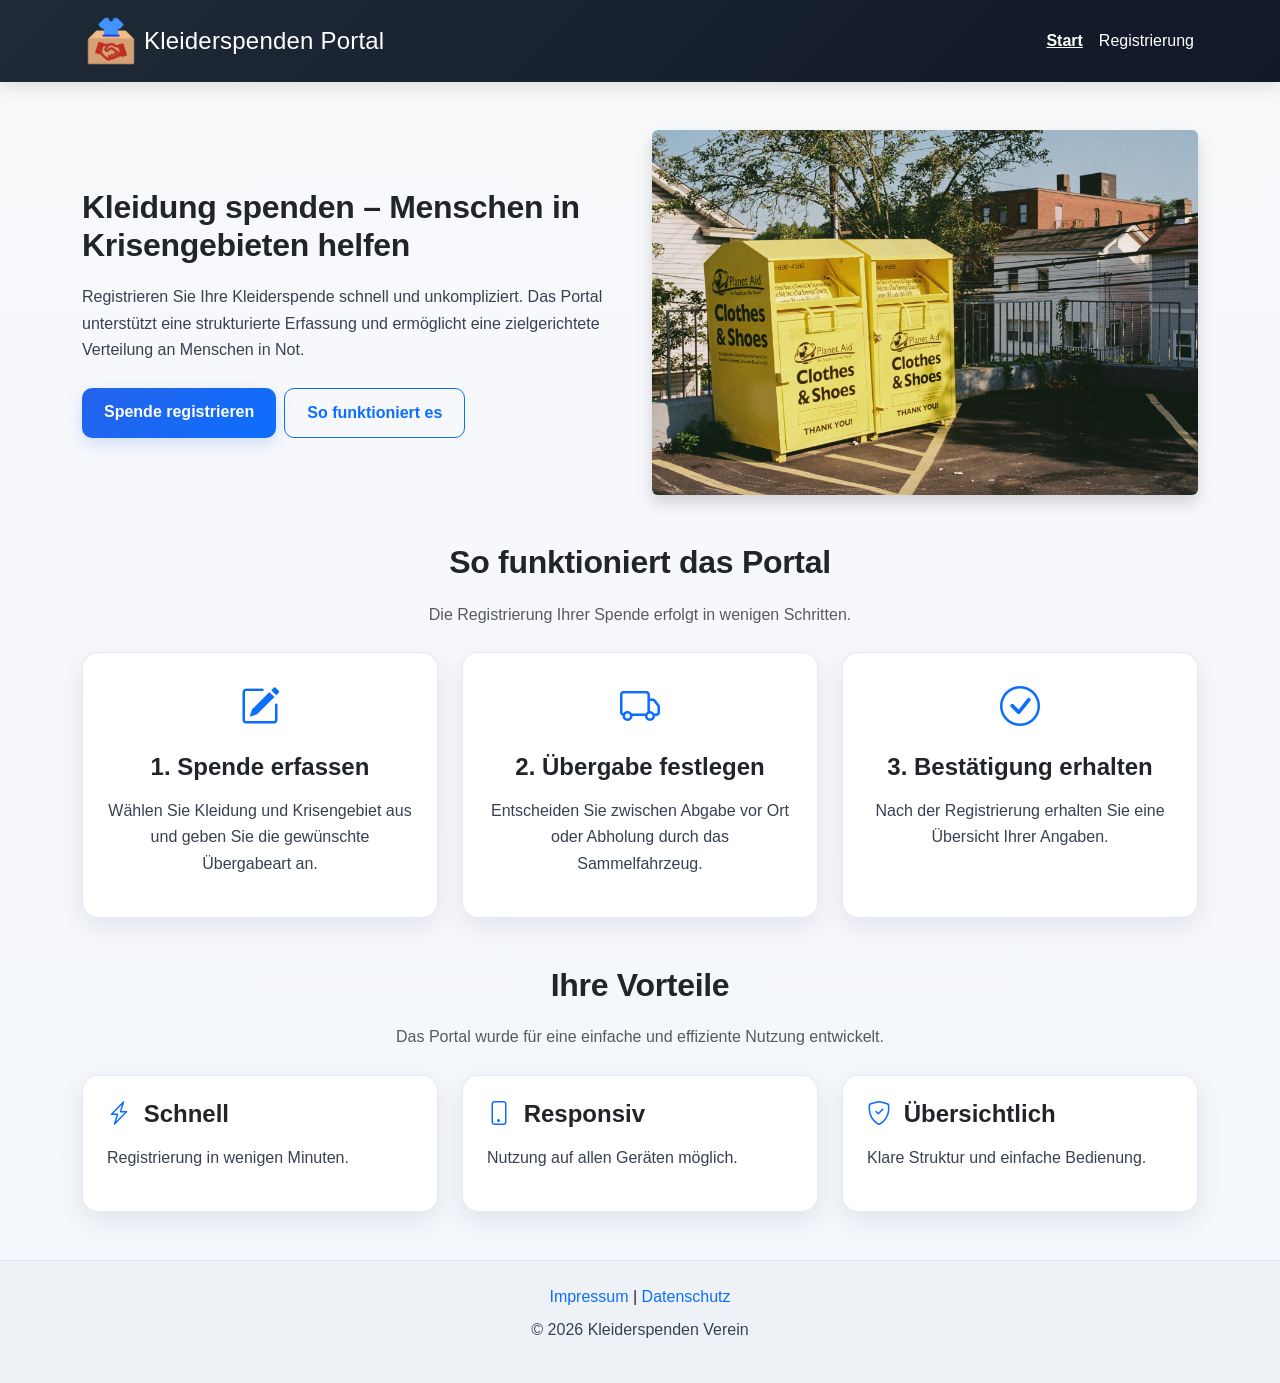
==== index.html @ 3289c8c5 "Final responsive version (mobile, tablet, desktop optimiert)" ====
<!DOCTYPE html>
<html lang="de">

<head>
<meta charset="UTF-8">
<meta name="viewport" content="width=device-width, initial-scale=1.0">

<title>Kleiderspenden Portal</title>

<meta name="description" content="Kleiderspenden einfach registrieren und Menschen in Krisengebieten helfen.">

<link href="https://cdn.jsdelivr.net/npm/bootstrap@5.3.2/dist/css/bootstrap.min.css" rel="stylesheet">
<link rel="stylesheet" href="https://cdn.jsdelivr.net/npm/bootstrap-icons@1.11.1/font/bootstrap-icons.css">
<link rel="stylesheet" href="css/style.css">

</head>

<body>

<header class="bg-dark text-white">
  <div class="container d-flex justify-content-between align-items-center p-3">

    <a href="index.html" class="d-flex align-items-center text-white text-decoration-none">
      <img src="img/logo.png" alt="Logo" width="50" class="me-2">
      <h1 class="h4 m-0">Kleiderspenden Portal</h1>
    </a>

    <nav class="d-flex gap-3">
      <a href="index.html" class="text-white fw-bold text-decoration-underline">Start</a>
      <a href="registrierung.html" class="text-white">Registrierung</a>
    </nav>

  </div>
</header>

<main class="container mt-5">

  <!-- HERO -->
  <section class="row align-items-center mb-5">
    <div class="col-12 col-md-6 hero-text text-center text-md-start">

      <h2>Kleidung spenden – Menschen in Krisengebieten helfen</h2>

      <p class="mt-3">
        Registrieren Sie Ihre Kleiderspende schnell und unkompliziert.
        Das Portal unterstützt eine strukturierte Erfassung und ermöglicht
        eine zielgerichtete Verteilung an Menschen in Not.
      </p>

      <div class="hero-buttons d-flex flex-column flex-md-row gap-2 mt-4">
        <a href="registrierung.html" class="btn btn-primary">
          Spende registrieren
        </a>
        <a href="#ablauf" class="btn btn-outline-primary">
          So funktioniert es
        </a>
      </div>

    </div>

    <div class="col-12 col-md-6 text-center mt-4 mt-md-0">
      <img src="img/donation.jpg" class="img-fluid rounded shadow" alt="Kleiderspende">
    </div>
  </section>

  <!-- ABLAUF -->
  <section id="ablauf" class="mb-5">
    <div class="text-center mb-4">
      <h2>So funktioniert das Portal</h2>
      <p class="text-muted">
        Die Registrierung Ihrer Spende erfolgt in wenigen Schritten.
      </p>
    </div>

    <div class="row g-4">
      <div class="col-12 col-md-4">
        <div class="card step-card h-100 p-4 text-center">
          <i class="bi bi-pencil-square fs-1 text-primary mb-3"></i>
          <h4>1. Spende erfassen</h4>
          <p>
            Wählen Sie Kleidung und Krisengebiet aus und geben Sie die gewünschte Übergabeart an.
          </p>
        </div>
      </div>

      <div class="col-12 col-md-4">
        <div class="card step-card h-100 p-4 text-center">
          <i class="bi bi-truck fs-1 text-primary mb-3"></i>
          <h4>2. Übergabe festlegen</h4>
          <p>
            Entscheiden Sie zwischen Abgabe vor Ort oder Abholung durch das Sammelfahrzeug.
          </p>
        </div>
      </div>

      <div class="col-12 col-md-4">
        <div class="card step-card h-100 p-4 text-center">
          <i class="bi bi-check-circle fs-1 text-primary mb-3"></i>
          <h4>3. Bestätigung erhalten</h4>
          <p>
            Nach der Registrierung erhalten Sie eine Übersicht Ihrer Angaben.
          </p>
        </div>
      </div>
    </div>
  </section>

  <!-- VORTEILE -->
  <section class="mb-5">
    <div class="text-center mb-4">
      <h2>Ihre Vorteile</h2>
      <p class="text-muted">
        Das Portal wurde für eine einfache und effiziente Nutzung entwickelt.
      </p>
    </div>

    <div class="row g-4">
      <div class="col-12 col-md-4">
        <div class="card feature-card h-100 p-4">
          <h4><i class="bi bi-lightning-charge text-primary"></i> Schnell</h4>
          <p>Registrierung in wenigen Minuten.</p>
        </div>
      </div>

      <div class="col-12 col-md-4">
        <div class="card feature-card h-100 p-4">
          <h4><i class="bi bi-phone text-primary"></i> Responsiv</h4>
          <p>Nutzung auf allen Geräten möglich.</p>
        </div>
      </div>

      <div class="col-12 col-md-4">
        <div class="card feature-card h-100 p-4">
          <h4><i class="bi bi-shield-check text-primary"></i> Übersichtlich</h4>
          <p>Klare Struktur und einfache Bedienung.</p>
        </div>
      </div>
    </div>
  </section>

</main>

<footer class="text-center p-4 mt-5">
  <a href="impressum.html">Impressum</a> |
  <a href="datenschutz.html">Datenschutz</a>
  <p class="mt-2">© 2026 Kleiderspenden Verein</p>
</footer>

</body>
</html>
---- css/style.css ----
body {
  font-family: Arial, sans-serif;
  background: linear-gradient(to bottom, #f8f9fb 0%, #f3f6fb 100%);
  margin: 0;
  padding: 0;
  color: #212529;
}

/* Header */
header {
  background: linear-gradient(135deg, #1f2a37 0%, #111827 100%);
  box-shadow: 0px 4px 18px rgba(0, 0, 0, 0.12);
}

header img {
  max-width: 100%;
  height: auto;
}

header .container {
  gap: 16px;
}

header a.text-decoration-none h1 {
  color: white;
  letter-spacing: 0.2px;
}

header a.text-decoration-none:hover {
  opacity: 0.9;
}

/* Navigation */
nav a {
  text-decoration: none;
  font-weight: 500;
  transition: all 0.2s ease;
}

nav a:hover {
  color: #9ec5fe !important;
}

nav a.active {
  color: #ffffff;
  font-weight: 700;
  border-bottom: 2px solid #60a5fa;
  padding-bottom: 2px;
}

/* Hauptbereich */
main {
  margin-top: 60px;
  margin-bottom: 40px;
}

/* Überschriften */
h2 {
  font-weight: 700;
  margin-bottom: 20px;
  letter-spacing: -0.3px;
}

h4 {
  font-weight: 600;
  margin-bottom: 16px;
}

/* Text */
p {
  line-height: 1.65;
  color: #374151;
}

/* Intro */
.page-intro {
  max-width: 760px;
}

/* Hero */
.hero-text {
  max-width: 620px;
}

.hero-buttons .btn {
  min-width: 180px;
}

/* Formular */
.form-label {
  font-weight: 600;
  margin-top: 10px;
  color: #1f2937;
}

.form-check {
  margin-bottom: 10px;
}

.form-control,
.form-select {
  min-height: 46px;
  border-radius: 10px;
  border: 1px solid #d6dbe3;
  transition: all 0.2s ease;
}

.form-control:hover,
.form-select:hover {
  border-color: #9bbcf7;
}

.form-control:focus,
.form-select:focus,
.btn:focus,
nav a:focus {
  border-color: #86b7fe;
  box-shadow: 0 0 0 0.2rem rgba(13, 110, 253, 0.15);
  outline: none;
}

/* Adressbereich */
.address-box {
  padding: 20px;
  border-radius: 14px;
  background: #f8fafc;
  border: 1px solid #e4e9f0;
  margin-top: 10px;
}

/* Sanftes Ein-/Ausblenden */
#adresseBereich {
  opacity: 0;
  transform: translateY(-6px);
  transition: opacity 0.25s ease, transform 0.25s ease;
}

#adresseBereich.is-visible {
  opacity: 1;
  transform: translateY(0);
}

/* Validierung */
.invalid-feedback {
  display: block;
  font-size: 0.9rem;
}

.is-valid,
.is-invalid {
  background-image: none !important;
}

/* Karten */
.card {
  border-radius: 16px;
  box-shadow: 0px 8px 24px rgba(15, 23, 42, 0.08);
  border: 1px solid rgba(226, 232, 240, 0.9);
  background: rgba(255, 255, 255, 0.98);
}

.card h4 i {
  margin-right: 6px;
}

/* Ablauf/Vorteile */
.feature-card,
.step-card {
  transition: transform 0.2s ease, box-shadow 0.2s ease;
}

.feature-card:hover,
.step-card:hover {
  transform: translateY(-3px);
  box-shadow: 0px 12px 26px rgba(15, 23, 42, 0.12);
}

/* Bestätigungsseite */
.confirmation-card {
  display: flex;
  flex-direction: column;
  gap: 12px;
}

.confirmation-row {
  display: flex;
  justify-content: space-between;
  align-items: center;
  gap: 16px;
  padding-bottom: 10px;
  border-bottom: 1px solid #ececec;
}

.confirmation-row:last-child {
  border-bottom: none;
  padding-bottom: 0;
}

/* Hinweisbox */
.info-box {
  padding: 18px 20px;
  border-radius: 14px;
  background: linear-gradient(180deg, #eef5ff 0%, #e8f0ff 100%);
  border: 1px solid #d7e6ff;
}

/* Bilder */
.img-fluid {
  max-width: 100%;
  height: auto;
}

/* Buttons */
.btn-primary {
  background: linear-gradient(135deg, #2563eb 0%, #0d6efd 100%);
  border: none;
  border-radius: 10px;
  padding: 12px 22px;
  font-weight: 600;
  box-shadow: 0 6px 16px rgba(37, 99, 235, 0.18);
}

.btn-primary:hover {
  background: linear-gradient(135deg, #1d4ed8 0%, #0b5ed7 100%);
  transform: translateY(-1px);
}

.btn-outline-primary {
  border-radius: 10px;
  padding: 12px 22px;
  font-weight: 600;
}

/* Footer */
footer {
  margin-top: 60px;
  background: #eef2f7;
  padding: 24px 20px;
  border-top: 1px solid #dde5ef;
}

footer a {
  text-decoration: none;
}

/* Rechtstexte */
.legal-page {
  max-width: 900px;
  margin-left: auto;
  margin-right: auto;
}

.legal-page p,
.legal-page li {
  line-height: 1.8;
}

/* Tablet und Mobile */
@media (max-width: 768px) {
  header .container {
    flex-direction: column;
    align-items: stretch !important;
    gap: 12px;
  }

  header a.d-flex.align-items-center {
    width: 100%;
  }

  nav {
    display: flex;
    flex-direction: column;
    width: 100%;
    gap: 8px !important;
  }

  nav a {
    display: block;
    width: 100%;
    padding: 11px 12px;
    margin-right: 0 !important;
    border-radius: 10px;
    background-color: rgba(255, 255, 255, 0.08);
  }

  nav a.active {
    background-color: rgba(96, 165, 250, 0.2);
    border-bottom: none;
  }

  main {
    margin-top: 30px;
    padding-left: 12px;
    padding-right: 12px;
  }

  h1.h4 {
    font-size: 1.08rem;
  }

  h2 {
    font-size: 1.45rem;
  }

  h4 {
    font-size: 1.08rem;
  }

  .card {
    padding: 18px !important;
    border-radius: 14px;
  }

  .btn {
    width: 100%;
  }

  .hero-buttons {
    display: flex;
    flex-direction: column;
    gap: 10px;
  }

  .row {
    row-gap: 10px;
  }

  .col-md-6,
  .col-md-4 {
    margin-bottom: 10px;
  }

  .confirmation-row {
    flex-direction: column;
    align-items: flex-start;
    gap: 4px;
  }

  footer {
    text-align: center;
    padding: 18px 16px;
  }

  .legal-page {
    padding-left: 0;
    padding-right: 0;
  }
}

/* Kleine Tablets */
@media (min-width: 769px) and (max-width: 1024px) {
  main {
    padding-left: 20px;
    padding-right: 20px;
  }

  .hero-buttons .btn {
    min-width: 160px;
  }
}

/* Sehr kleine Smartphones */
@media (max-width: 480px) {
  body {
    font-size: 15px;
  }

  h1.h4 {
    font-size: 1rem;
  }

  h2 {
    font-size: 1.28rem;
  }

  h4 {
    font-size: 1rem;
  }

  .form-label {
    font-size: 0.95rem;
  }

  .card {
    border-radius: 12px;
  }

  main {
    padding-left: 10px;
    padding-right: 10px;
  }
}
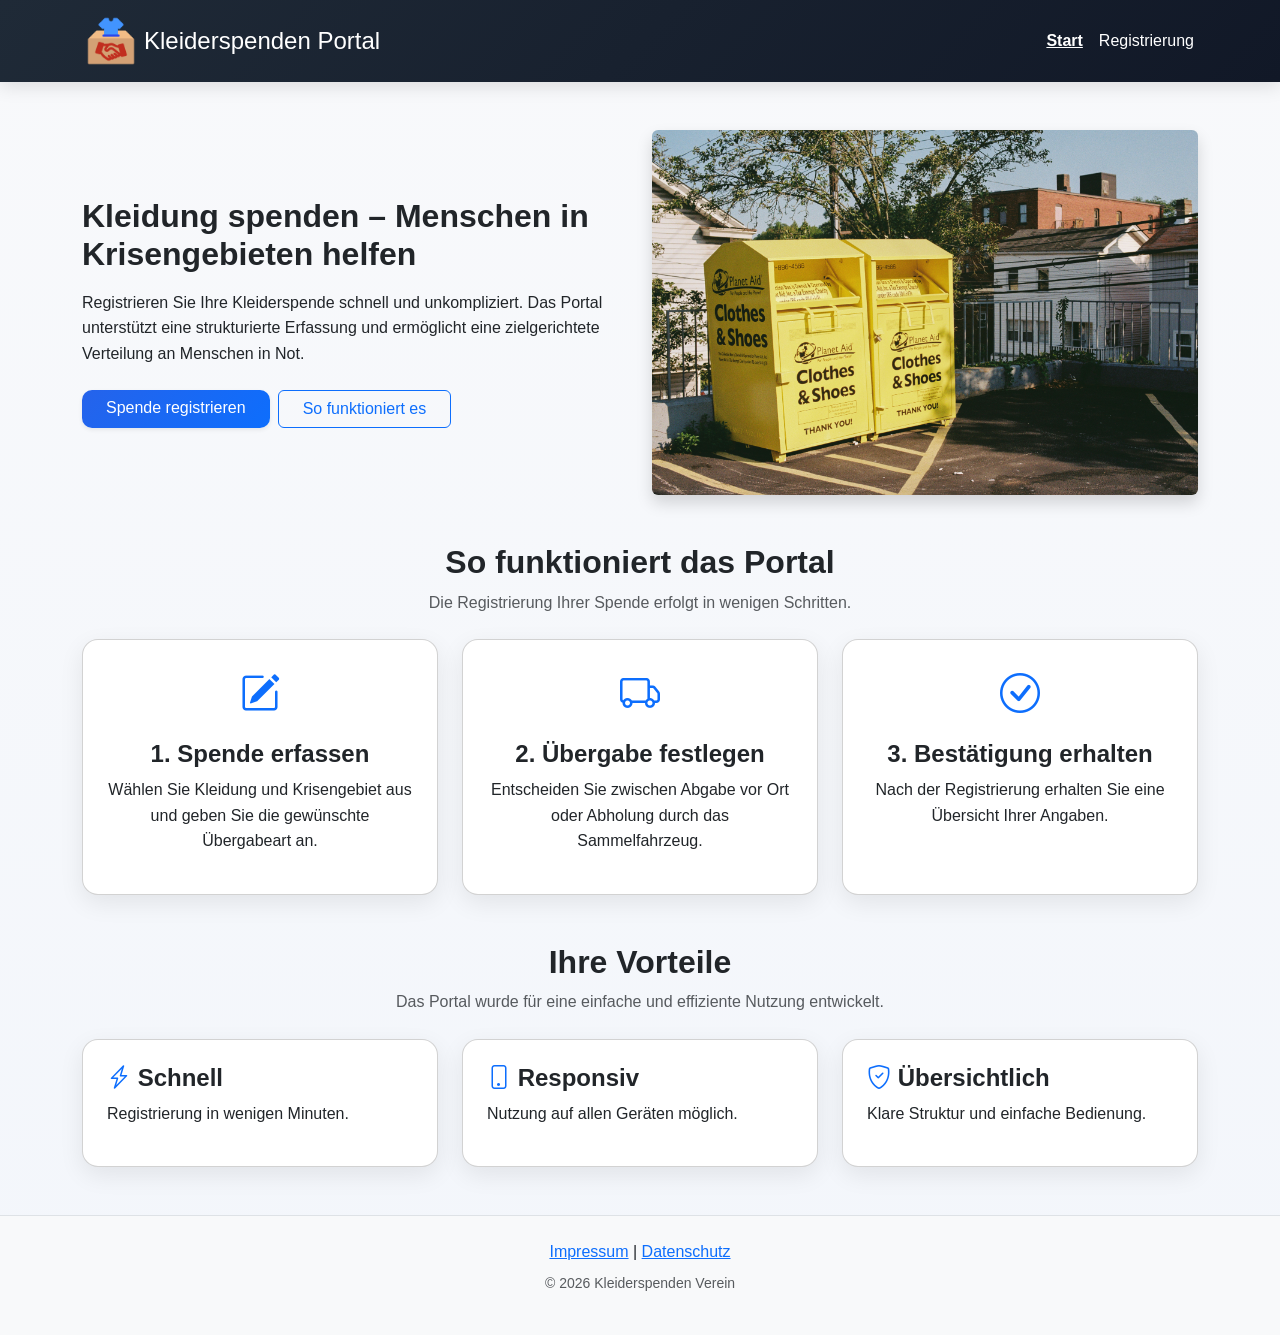
==== commit 3f0bd80a: "Initial commit Kleiderspenden Portal" ====
--- a/index.html
+++ b/index.html
@@ -8,6 +8,9 @@
 <title>Kleiderspenden Portal</title>
 
 <meta name="description" content="Kleiderspenden einfach registrieren und Menschen in Krisengebieten helfen.">
+<meta name="author" content="Dein Name">
+
+<link rel="preconnect" href="https://cdn.jsdelivr.net">
 
 <link href="https://cdn.jsdelivr.net/npm/bootstrap@5.3.2/dist/css/bootstrap.min.css" rel="stylesheet">
 <link rel="stylesheet" href="https://cdn.jsdelivr.net/npm/bootstrap-icons@1.11.1/font/bootstrap-icons.css">
@@ -18,28 +21,47 @@
 <body>
 
 <header class="bg-dark text-white">
-  <div class="container d-flex justify-content-between align-items-center p-3">
+  <div class="container d-flex flex-column flex-md-row justify-content-between align-items-center p-3">
 
-    <a href="index.html" class="d-flex align-items-center text-white text-decoration-none">
-      <img src="img/logo.png" alt="Logo" width="50" class="me-2">
-      <h1 class="h4 m-0">Kleiderspenden Portal</h1>
+    <a href="index.html"
+       class="d-flex align-items-center text-white text-decoration-none mb-2 mb-md-0"
+       aria-label="Startseite Kleiderspenden Portal">
+      <img src="img/logo.png" alt="Logo Kleiderspenden Portal" width="50" class="me-2">
+      <h1 class="m-0 fs-4">Kleiderspenden Portal</h1>
     </a>
 
-    <nav class="d-flex gap-3">
-      <a href="index.html" class="text-white fw-bold text-decoration-underline">Start</a>
-      <a href="registrierung.html" class="text-white">Registrierung</a>
+    <nav aria-label="Hauptnavigation">
+      <ul class="d-flex gap-3 list-unstyled m-0">
+
+        <li>
+          <a href="index.html"
+             class="text-white fw-bold text-decoration-underline"
+             aria-current="page">
+             Start
+          </a>
+        </li>
+
+        <li>
+          <a href="registrierung.html"
+             class="text-white"
+             aria-label="Zur Registrierungsseite">
+             Registrierung
+          </a>
+        </li>
+
+      </ul>
     </nav>
 
   </div>
 </header>
 
-<main class="container mt-5">
+<main class="container mt-5 mb-5" role="main">
 
   <!-- HERO -->
-  <section class="row align-items-center mb-5">
+  <section class="row align-items-center mb-5" aria-labelledby="hero-title">
     <div class="col-12 col-md-6 hero-text text-center text-md-start">
 
-      <h2>Kleidung spenden – Menschen in Krisengebieten helfen</h2>
+      <h2 id="hero-title">Kleidung spenden – Menschen in Krisengebieten helfen</h2>
 
       <p class="mt-3">
         Registrieren Sie Ihre Kleiderspende schnell und unkompliziert.
@@ -48,10 +70,16 @@
       </p>
 
       <div class="hero-buttons d-flex flex-column flex-md-row gap-2 mt-4">
-        <a href="registrierung.html" class="btn btn-primary">
+        <a href="registrierung.html"
+           class="btn btn-primary px-4 shadow-sm"
+           role="button"
+           aria-label="Zur Registrierungsseite">
           Spende registrieren
         </a>
-        <a href="#ablauf" class="btn btn-outline-primary">
+
+        <a href="#ablauf"
+           class="btn btn-outline-primary px-4"
+           role="button">
           So funktioniert es
         </a>
       </div>
@@ -59,14 +87,19 @@
     </div>
 
     <div class="col-12 col-md-6 text-center mt-4 mt-md-0">
-      <img src="img/donation.jpg" class="img-fluid rounded shadow" alt="Kleiderspende">
+      <img src="img/donation.jpg"
+           class="img-fluid rounded shadow"
+           alt="Menschen spenden Kleidung für Hilfsprojekte"
+           loading="lazy"
+           width="600"
+           height="400">
     </div>
   </section>
 
   <!-- ABLAUF -->
-  <section id="ablauf" class="mb-5">
+  <section id="ablauf" class="mb-5" aria-labelledby="ablauf-title">
     <div class="text-center mb-4">
-      <h2>So funktioniert das Portal</h2>
+      <h2 id="ablauf-title">So funktioniert das Portal</h2>
       <p class="text-muted">
         Die Registrierung Ihrer Spende erfolgt in wenigen Schritten.
       </p>
@@ -74,41 +107,41 @@
 
     <div class="row g-4">
       <div class="col-12 col-md-4">
-        <div class="card step-card h-100 p-4 text-center">
+        <article class="card step-card h-100 p-4 text-center">
           <i class="bi bi-pencil-square fs-1 text-primary mb-3"></i>
           <h4>1. Spende erfassen</h4>
           <p>
             Wählen Sie Kleidung und Krisengebiet aus und geben Sie die gewünschte Übergabeart an.
           </p>
-        </div>
+        </article>
       </div>
 
       <div class="col-12 col-md-4">
-        <div class="card step-card h-100 p-4 text-center">
+        <article class="card step-card h-100 p-4 text-center">
           <i class="bi bi-truck fs-1 text-primary mb-3"></i>
           <h4>2. Übergabe festlegen</h4>
           <p>
             Entscheiden Sie zwischen Abgabe vor Ort oder Abholung durch das Sammelfahrzeug.
           </p>
-        </div>
+        </article>
       </div>
 
       <div class="col-12 col-md-4">
-        <div class="card step-card h-100 p-4 text-center">
+        <article class="card step-card h-100 p-4 text-center">
           <i class="bi bi-check-circle fs-1 text-primary mb-3"></i>
           <h4>3. Bestätigung erhalten</h4>
           <p>
             Nach der Registrierung erhalten Sie eine Übersicht Ihrer Angaben.
           </p>
-        </div>
+        </article>
       </div>
     </div>
   </section>
 
   <!-- VORTEILE -->
-  <section class="mb-5">
+  <section class="mb-5" aria-labelledby="vorteile-title">
     <div class="text-center mb-4">
-      <h2>Ihre Vorteile</h2>
+      <h2 id="vorteile-title">Ihre Vorteile</h2>
       <p class="text-muted">
         Das Portal wurde für eine einfache und effiziente Nutzung entwickelt.
       </p>
@@ -116,34 +149,34 @@
 
     <div class="row g-4">
       <div class="col-12 col-md-4">
-        <div class="card feature-card h-100 p-4">
+        <article class="card feature-card h-100 p-4">
           <h4><i class="bi bi-lightning-charge text-primary"></i> Schnell</h4>
           <p>Registrierung in wenigen Minuten.</p>
-        </div>
+        </article>
       </div>
 
       <div class="col-12 col-md-4">
-        <div class="card feature-card h-100 p-4">
+        <article class="card feature-card h-100 p-4">
           <h4><i class="bi bi-phone text-primary"></i> Responsiv</h4>
           <p>Nutzung auf allen Geräten möglich.</p>
-        </div>
+        </article>
       </div>
 
       <div class="col-12 col-md-4">
-        <div class="card feature-card h-100 p-4">
+        <article class="card feature-card h-100 p-4">
           <h4><i class="bi bi-shield-check text-primary"></i> Übersichtlich</h4>
           <p>Klare Struktur und einfache Bedienung.</p>
-        </div>
+        </article>
       </div>
     </div>
   </section>
 
 </main>
 
-<footer class="text-center p-4 mt-5">
+<footer class="text-center p-4 mt-5 bg-light border-top" role="contentinfo">
   <a href="impressum.html">Impressum</a> |
   <a href="datenschutz.html">Datenschutz</a>
-  <p class="mt-2">© 2026 Kleiderspenden Verein</p>
+  <p class="mt-2 small text-muted">© 2026 Kleiderspenden Verein</p>
 </footer>
 
 </body>
--- a/css/style.css
+++ b/css/style.css
@@ -1,3 +1,6 @@
+/* ==========================
+   BASIS
+========================== */
 body {
   font-family: Arial, sans-serif;
   background: linear-gradient(to bottom, #f8f9fb 0%, #f3f6fb 100%);
@@ -6,7 +9,13 @@
   color: #212529;
 }
 
-/* Header */
+html {
+  scroll-behavior: smooth;
+}
+
+/* ==========================
+   HEADER
+========================== */
 header {
   background: linear-gradient(135deg, #1f2a37 0%, #111827 100%);
   box-shadow: 0px 4px 18px rgba(0, 0, 0, 0.12);
@@ -14,125 +23,103 @@
 
 header img {
   max-width: 100%;
-  height: auto;
 }
 
-header .container {
-  gap: 16px;
+nav a {
+  position: relative;
+  text-decoration: none;
+  font-weight: 500;
 }
 
-header a.text-decoration-none h1 {
-  color: white;
-  letter-spacing: 0.2px;
+nav a::after {
+  content: "";
+  position: absolute;
+  left: 0;
+  bottom: -2px;
+  width: 0;
+  height: 2px;
+  background: #60a5fa;
+  transition: width 0.3s;
 }
 
-header a.text-decoration-none:hover {
-  opacity: 0.9;
+nav a:hover::after {
+  width: 100%;
 }
 
-/* Navigation */
-nav a {
-  text-decoration: none;
-  font-weight: 500;
-  transition: all 0.2s ease;
-}
-
-nav a:hover {
-  color: #9ec5fe !important;
-}
-
-nav a.active {
-  color: #ffffff;
-  font-weight: 700;
-  border-bottom: 2px solid #60a5fa;
-  padding-bottom: 2px;
-}
-
-/* Hauptbereich */
-main {
-  margin-top: 60px;
-  margin-bottom: 40px;
-}
-
-/* Überschriften */
+/* ==========================
+   TYPO
+========================== */
 h2 {
   font-weight: 700;
-  margin-bottom: 20px;
-  letter-spacing: -0.3px;
 }
 
 h4 {
   font-weight: 600;
-  margin-bottom: 16px;
 }
 
-/* Text */
 p {
-  line-height: 1.65;
-  color: #374151;
+  line-height: 1.6;
 }
 
-/* Intro */
-.page-intro {
-  max-width: 760px;
+/* ==========================
+   FORMULAR
+========================== */
+.form-control,
+.form-select {
+  border-radius: 10px;
+  min-height: 46px;
 }
 
-/* Hero */
-.hero-text {
-  max-width: 620px;
+.form-control:focus {
+  box-shadow: 0 0 0 0.2rem rgba(13,110,253,.15);
 }
 
-.hero-buttons .btn {
-  min-width: 180px;
+/* VALIDATION */
+.is-invalid {
+  border-color: #dc3545 !important;
 }
 
-/* Formular */
-.form-label {
-  font-weight: 600;
-  margin-top: 10px;
-  color: #1f2937;
+.is-valid {
+  border-color: #198754 !important;
 }
 
-.form-check {
-  margin-bottom: 10px;
-}
-
-.form-control,
-.form-select {
-  min-height: 46px;
-  border-radius: 10px;
-  border: 1px solid #d6dbe3;
+/* ==========================
+   BUTTONS
+========================== */
+.btn {
   transition: all 0.2s ease;
 }
 
-.form-control:hover,
-.form-select:hover {
-  border-color: #9bbcf7;
+.btn:active {
+  transform: scale(0.97);
 }
 
-.form-control:focus,
-.form-select:focus,
-.btn:focus,
-nav a:focus {
-  border-color: #86b7fe;
-  box-shadow: 0 0 0 0.2rem rgba(13, 110, 253, 0.15);
-  outline: none;
+.btn-primary {
+  background: linear-gradient(135deg, #2563eb, #0d6efd);
+  border: none;
+  border-radius: 10px;
 }
 
-/* Adressbereich */
-.address-box {
-  padding: 20px;
-  border-radius: 14px;
-  background: #f8fafc;
-  border: 1px solid #e4e9f0;
-  margin-top: 10px;
+/* ==========================
+   CARD
+========================== */
+.card {
+  border-radius: 16px;
+  box-shadow: 0px 8px 24px rgba(0,0,0,0.08);
+  animation: fadeIn 0.4s ease;
 }
 
-/* Sanftes Ein-/Ausblenden */
+.card:hover {
+  transform: translateY(-4px);
+}
+
+/* ==========================
+   ADRESSE ANIMATION
+========================== */
 #adresseBereich {
   opacity: 0;
   transform: translateY(-6px);
-  transition: opacity 0.25s ease, transform 0.25s ease;
+  transition: 0.25s;
 }
 
 #adresseBereich.is-visible {
@@ -140,42 +127,9 @@
   transform: translateY(0);
 }
 
-/* Validierung */
-.invalid-feedback {
-  display: block;
-  font-size: 0.9rem;
-}
-
-.is-valid,
-.is-invalid {
-  background-image: none !important;
-}
-
-/* Karten */
-.card {
-  border-radius: 16px;
-  box-shadow: 0px 8px 24px rgba(15, 23, 42, 0.08);
-  border: 1px solid rgba(226, 232, 240, 0.9);
-  background: rgba(255, 255, 255, 0.98);
-}
-
-.card h4 i {
-  margin-right: 6px;
-}
-
-/* Ablauf/Vorteile */
-.feature-card,
-.step-card {
-  transition: transform 0.2s ease, box-shadow 0.2s ease;
-}
-
-.feature-card:hover,
-.step-card:hover {
-  transform: translateY(-3px);
-  box-shadow: 0px 12px 26px rgba(15, 23, 42, 0.12);
-}
-
-/* Bestätigungsseite */
+/* ==========================
+   BESTÄTIGUNG
+========================== */
 .confirmation-card {
   display: flex;
   flex-direction: column;
@@ -185,208 +139,48 @@
 .confirmation-row {
   display: flex;
   justify-content: space-between;
-  align-items: center;
-  gap: 16px;
+  border-bottom: 1px solid #ececec;
   padding-bottom: 10px;
-  border-bottom: 1px solid #ececec;
 }
 
 .confirmation-row:last-child {
   border-bottom: none;
-  padding-bottom: 0;
 }
 
-/* Hinweisbox */
 .info-box {
-  padding: 18px 20px;
-  border-radius: 14px;
-  background: linear-gradient(180deg, #eef5ff 0%, #e8f0ff 100%);
-  border: 1px solid #d7e6ff;
+  padding: 16px;
+  border-radius: 12px;
+  background: #eef5ff;
 }
 
-/* Bilder */
-.img-fluid {
-  max-width: 100%;
-  height: auto;
+/* ==========================
+   ANIMATION
+========================== */
+@keyframes fadeIn {
+  from {
+    opacity: 0;
+    transform: translateY(8px);
+  }
+  to {
+    opacity: 1;
+    transform: translateY(0);
+  }
 }
 
-/* Buttons */
-.btn-primary {
-  background: linear-gradient(135deg, #2563eb 0%, #0d6efd 100%);
-  border: none;
-  border-radius: 10px;
-  padding: 12px 22px;
-  font-weight: 600;
-  box-shadow: 0 6px 16px rgba(37, 99, 235, 0.18);
-}
-
-.btn-primary:hover {
-  background: linear-gradient(135deg, #1d4ed8 0%, #0b5ed7 100%);
-  transform: translateY(-1px);
-}
-
-.btn-outline-primary {
-  border-radius: 10px;
-  padding: 12px 22px;
-  font-weight: 600;
-}
-
-/* Footer */
-footer {
-  margin-top: 60px;
-  background: #eef2f7;
-  padding: 24px 20px;
-  border-top: 1px solid #dde5ef;
-}
-
-footer a {
-  text-decoration: none;
-}
-
-/* Rechtstexte */
-.legal-page {
-  max-width: 900px;
-  margin-left: auto;
-  margin-right: auto;
-}
-
-.legal-page p,
-.legal-page li {
-  line-height: 1.8;
-}
-
-/* Tablet und Mobile */
+/* ==========================
+   RESPONSIVE
+========================== */
 @media (max-width: 768px) {
-  header .container {
-    flex-direction: column;
-    align-items: stretch !important;
-    gap: 12px;
-  }
-
-  header a.d-flex.align-items-center {
-    width: 100%;
-  }
 
   nav {
-    display: flex;
     flex-direction: column;
-    width: 100%;
-    gap: 8px !important;
-  }
-
-  nav a {
-    display: block;
-    width: 100%;
-    padding: 11px 12px;
-    margin-right: 0 !important;
-    border-radius: 10px;
-    background-color: rgba(255, 255, 255, 0.08);
-  }
-
-  nav a.active {
-    background-color: rgba(96, 165, 250, 0.2);
-    border-bottom: none;
-  }
-
-  main {
-    margin-top: 30px;
-    padding-left: 12px;
-    padding-right: 12px;
-  }
-
-  h1.h4 {
-    font-size: 1.08rem;
-  }
-
-  h2 {
-    font-size: 1.45rem;
-  }
-
-  h4 {
-    font-size: 1.08rem;
-  }
-
-  .card {
-    padding: 18px !important;
-    border-radius: 14px;
   }
 
   .btn {
     width: 100%;
   }
 
-  .hero-buttons {
-    display: flex;
-    flex-direction: column;
-    gap: 10px;
-  }
-
-  .row {
-    row-gap: 10px;
-  }
-
-  .col-md-6,
-  .col-md-4 {
-    margin-bottom: 10px;
-  }
-
   .confirmation-row {
     flex-direction: column;
-    align-items: flex-start;
-    gap: 4px;
-  }
-
-  footer {
-    text-align: center;
-    padding: 18px 16px;
-  }
-
-  .legal-page {
-    padding-left: 0;
-    padding-right: 0;
-  }
-}
-
-/* Kleine Tablets */
-@media (min-width: 769px) and (max-width: 1024px) {
-  main {
-    padding-left: 20px;
-    padding-right: 20px;
-  }
-
-  .hero-buttons .btn {
-    min-width: 160px;
-  }
-}
-
-/* Sehr kleine Smartphones */
-@media (max-width: 480px) {
-  body {
-    font-size: 15px;
-  }
-
-  h1.h4 {
-    font-size: 1rem;
-  }
-
-  h2 {
-    font-size: 1.28rem;
-  }
-
-  h4 {
-    font-size: 1rem;
-  }
-
-  .form-label {
-    font-size: 0.95rem;
-  }
-
-  .card {
-    border-radius: 12px;
-  }
-
-  main {
-    padding-left: 10px;
-    padding-right: 10px;
   }
 }
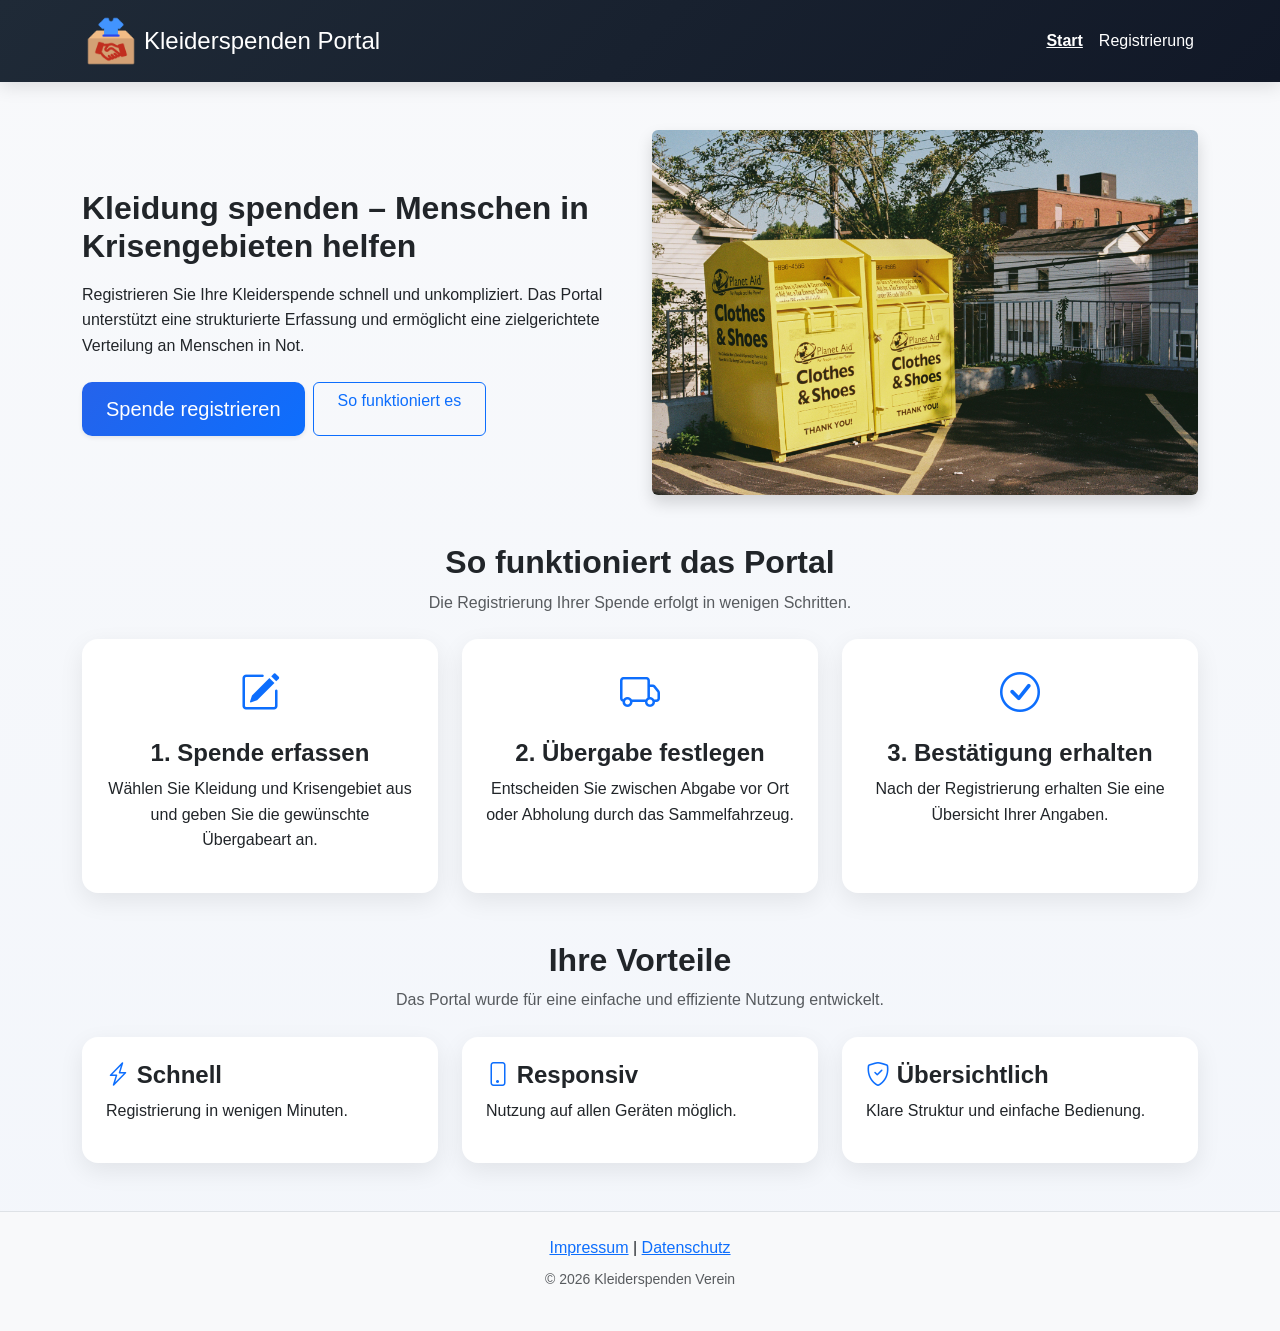
==== commit 6900cd95: "Finale Version Kleiderspenden Webapp" ====
--- a/index.html
+++ b/index.html
@@ -8,14 +8,14 @@
 <title>Kleiderspenden Portal</title>
 
 <meta name="description" content="Kleiderspenden einfach registrieren und Menschen in Krisengebieten helfen.">
-<meta name="author" content="Dein Name">
+<meta name="keywords" content="Kleiderspende, Spenden, Kleidung, Hilfe, Krisengebiet">
+<meta name="author" content="DEIN NAME">
 
 <link rel="preconnect" href="https://cdn.jsdelivr.net">
 
 <link href="https://cdn.jsdelivr.net/npm/bootstrap@5.3.2/dist/css/bootstrap.min.css" rel="stylesheet">
 <link rel="stylesheet" href="https://cdn.jsdelivr.net/npm/bootstrap-icons@1.11.1/font/bootstrap-icons.css">
 <link rel="stylesheet" href="css/style.css">
-
 </head>
 
 <body>
@@ -23,6 +23,7 @@
 <header class="bg-dark text-white">
   <div class="container d-flex flex-column flex-md-row justify-content-between align-items-center p-3">
 
+    <!-- Logo + Titel klickbar -->
     <a href="index.html"
        class="d-flex align-items-center text-white text-decoration-none mb-2 mb-md-0"
        aria-label="Startseite Kleiderspenden Portal">
@@ -58,7 +59,7 @@
 <main class="container mt-5 mb-5" role="main">
 
   <!-- HERO -->
-  <section class="row align-items-center mb-5" aria-labelledby="hero-title">
+  <section id="hero" class="row align-items-center mb-5" aria-labelledby="hero-title">
     <div class="col-12 col-md-6 hero-text text-center text-md-start">
 
       <h2 id="hero-title">Kleidung spenden – Menschen in Krisengebieten helfen</h2>
@@ -71,7 +72,7 @@
 
       <div class="hero-buttons d-flex flex-column flex-md-row gap-2 mt-4">
         <a href="registrierung.html"
-           class="btn btn-primary px-4 shadow-sm"
+           class="btn btn-primary btn-lg px-4 shadow-sm"
            role="button"
            aria-label="Zur Registrierungsseite">
           Spende registrieren
@@ -107,7 +108,7 @@
 
     <div class="row g-4">
       <div class="col-12 col-md-4">
-        <article class="card step-card h-100 p-4 text-center">
+        <article class="card h-100 p-4 text-center">
           <i class="bi bi-pencil-square fs-1 text-primary mb-3"></i>
           <h4>1. Spende erfassen</h4>
           <p>
@@ -117,7 +118,7 @@
       </div>
 
       <div class="col-12 col-md-4">
-        <article class="card step-card h-100 p-4 text-center">
+        <article class="card h-100 p-4 text-center">
           <i class="bi bi-truck fs-1 text-primary mb-3"></i>
           <h4>2. Übergabe festlegen</h4>
           <p>
@@ -127,7 +128,7 @@
       </div>
 
       <div class="col-12 col-md-4">
-        <article class="card step-card h-100 p-4 text-center">
+        <article class="card h-100 p-4 text-center">
           <i class="bi bi-check-circle fs-1 text-primary mb-3"></i>
           <h4>3. Bestätigung erhalten</h4>
           <p>
@@ -149,21 +150,21 @@
 
     <div class="row g-4">
       <div class="col-12 col-md-4">
-        <article class="card feature-card h-100 p-4">
+        <article class="card h-100 p-4">
           <h4><i class="bi bi-lightning-charge text-primary"></i> Schnell</h4>
           <p>Registrierung in wenigen Minuten.</p>
         </article>
       </div>
 
       <div class="col-12 col-md-4">
-        <article class="card feature-card h-100 p-4">
+        <article class="card h-100 p-4">
           <h4><i class="bi bi-phone text-primary"></i> Responsiv</h4>
           <p>Nutzung auf allen Geräten möglich.</p>
         </article>
       </div>
 
       <div class="col-12 col-md-4">
-        <article class="card feature-card h-100 p-4">
+        <article class="card h-100 p-4">
           <h4><i class="bi bi-shield-check text-primary"></i> Übersichtlich</h4>
           <p>Klare Struktur und einfache Bedienung.</p>
         </article>
--- a/css/style.css
+++ b/css/style.css
@@ -70,8 +70,9 @@
   min-height: 46px;
 }
 
-.form-control:focus {
-  box-shadow: 0 0 0 0.2rem rgba(13,110,253,.15);
+.form-control:focus,
+.form-select:focus {
+  box-shadow: 0 0 0 0.2rem rgba(13, 110, 253, 0.15);
 }
 
 /* VALIDATION */
@@ -98,6 +99,7 @@
   background: linear-gradient(135deg, #2563eb, #0d6efd);
   border: none;
   border-radius: 10px;
+  padding: 12px 20px;
 }
 
 /* ==========================
@@ -105,8 +107,9 @@
 ========================== */
 .card {
   border-radius: 16px;
-  box-shadow: 0px 8px 24px rgba(0,0,0,0.08);
+  box-shadow: 0px 8px 24px rgba(0, 0, 0, 0.08);
   animation: fadeIn 0.4s ease;
+  border: none;
 }
 
 .card:hover {
@@ -114,17 +117,30 @@
 }
 
 /* ==========================
-   ADRESSE ANIMATION
+   ADRESSE SICHTBARKEIT
 ========================== */
 #adresseBereich {
+  display: none;
   opacity: 0;
   transform: translateY(-6px);
-  transition: 0.25s;
 }
 
 #adresseBereich.is-visible {
+  display: block;
   opacity: 1;
   transform: translateY(0);
+  animation: fadeInAddress 0.25s ease;
+}
+
+@keyframes fadeInAddress {
+  from {
+    opacity: 0;
+    transform: translateY(-6px);
+  }
+  to {
+    opacity: 1;
+    transform: translateY(0);
+  }
 }
 
 /* ==========================
@@ -171,7 +187,6 @@
    RESPONSIVE
 ========================== */
 @media (max-width: 768px) {
-
   nav {
     flex-direction: column;
   }
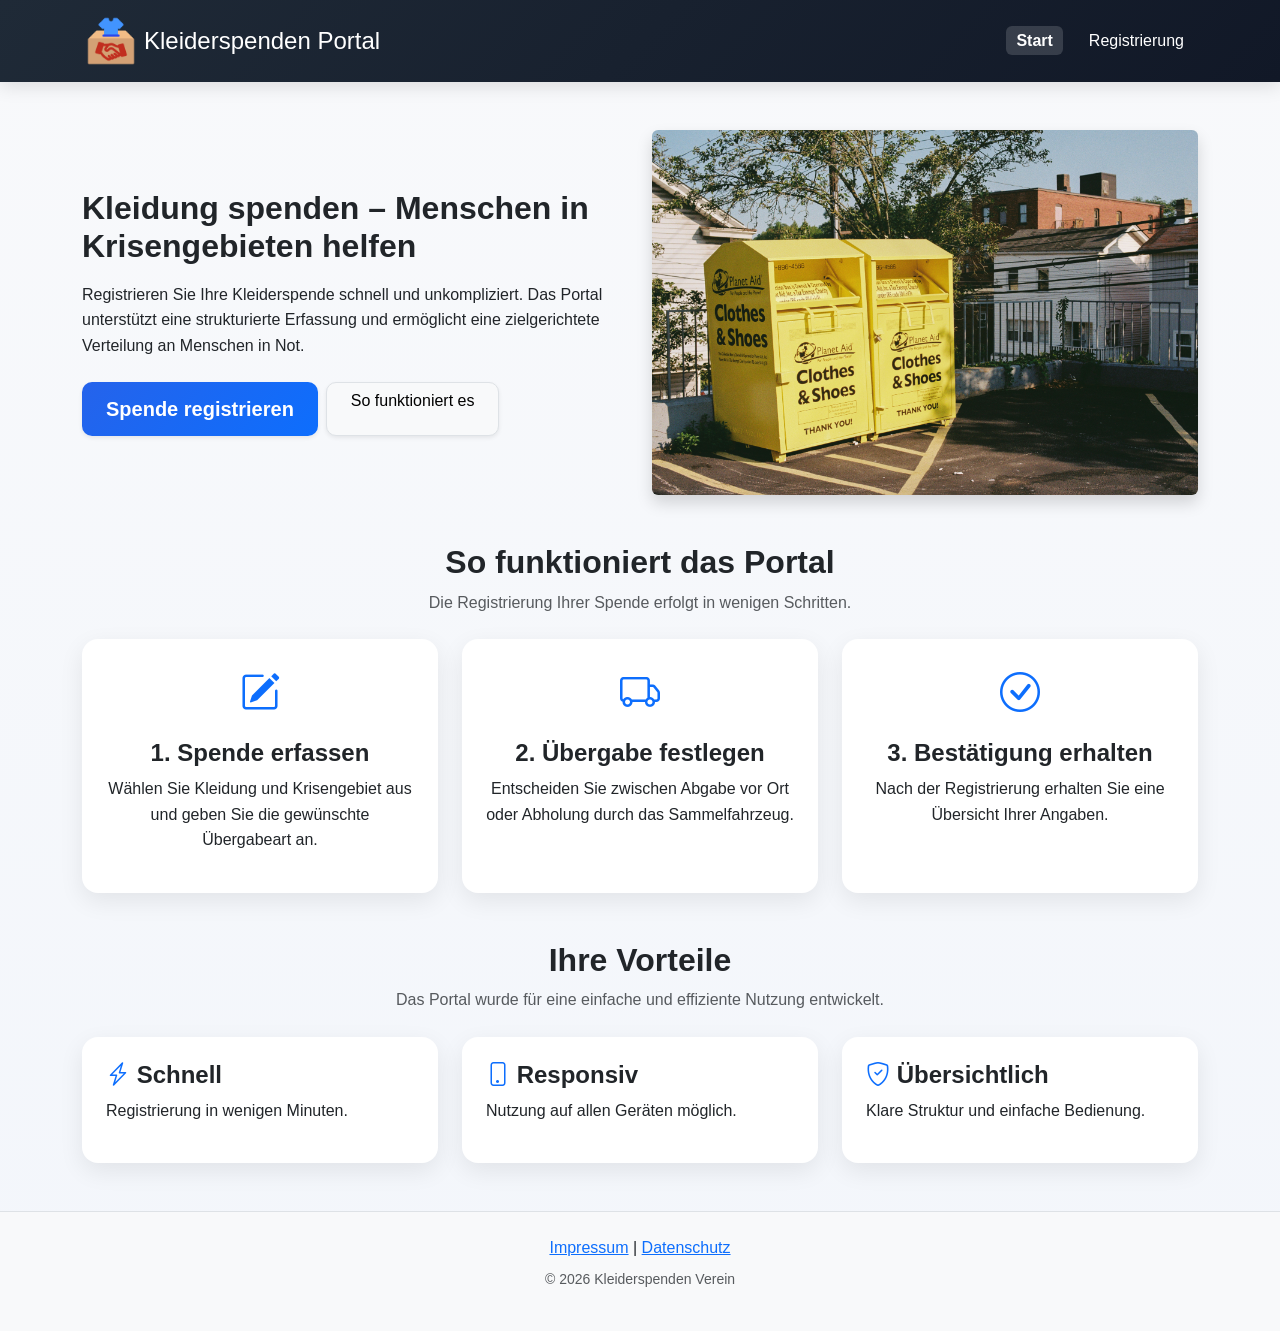
==== commit cb330f9c: "Finale Version Webapp (1.0 ready)" ====
--- a/index.html
+++ b/index.html
@@ -16,6 +16,7 @@
 <link href="https://cdn.jsdelivr.net/npm/bootstrap@5.3.2/dist/css/bootstrap.min.css" rel="stylesheet">
 <link rel="stylesheet" href="https://cdn.jsdelivr.net/npm/bootstrap-icons@1.11.1/font/bootstrap-icons.css">
 <link rel="stylesheet" href="css/style.css">
+
 </head>
 
 <body>
@@ -31,12 +32,13 @@
       <h1 class="m-0 fs-4">Kleiderspenden Portal</h1>
     </a>
 
+    <!-- Navigation mit aktivem Tab -->
     <nav aria-label="Hauptnavigation">
       <ul class="d-flex gap-3 list-unstyled m-0">
 
         <li>
           <a href="index.html"
-             class="text-white fw-bold text-decoration-underline"
+             class="text-white fw-bold"
              aria-current="page">
              Start
           </a>
@@ -44,8 +46,7 @@
 
         <li>
           <a href="registrierung.html"
-             class="text-white"
-             aria-label="Zur Registrierungsseite">
+             class="text-white">
              Registrierung
           </a>
         </li>
@@ -71,18 +72,19 @@
       </p>
 
       <div class="hero-buttons d-flex flex-column flex-md-row gap-2 mt-4">
+
+        <!-- Hauptbutton -->
         <a href="registrierung.html"
-           class="btn btn-primary btn-lg px-4 shadow-sm"
-           role="button"
-           aria-label="Zur Registrierungsseite">
+           class="btn btn-primary btn-lg px-4 shadow-sm">
           Spende registrieren
         </a>
 
+        <!-- FIXED BUTTON -->
         <a href="#ablauf"
-           class="btn btn-outline-primary px-4"
-           role="button">
+           class="btn btn-light border px-4 shadow-sm">
           So funktioniert es
         </a>
+
       </div>
 
     </div>
@@ -174,7 +176,7 @@
 
 </main>
 
-<footer class="text-center p-4 mt-5 bg-light border-top" role="contentinfo">
+<footer class="text-center p-4 mt-5 bg-light border-top">
   <a href="impressum.html">Impressum</a> |
   <a href="datenschutz.html">Datenschutz</a>
   <p class="mt-2 small text-muted">© 2026 Kleiderspenden Verein</p>
--- a/css/style.css
+++ b/css/style.css
@@ -25,12 +25,17 @@
   max-width: 100%;
 }
 
+/* Navigation */
 nav a {
   position: relative;
   text-decoration: none;
   font-weight: 500;
-}
-
+  padding: 6px 10px;
+  border-radius: 6px;
+  transition: all 0.2s ease;
+}
+
+/* Hover Linie */
 nav a::after {
   content: "";
   position: absolute;
@@ -46,6 +51,12 @@
   width: 100%;
 }
 
+/* 🔥 ACTIVE TAB */
+nav a[aria-current="page"] {
+  background: rgba(255, 255, 255, 0.15);
+  font-weight: 600;
+}
+
 /* ==========================
    TYPO
 ========================== */
@@ -100,6 +111,17 @@
   border: none;
   border-radius: 10px;
   padding: 12px 20px;
+  font-weight: 600;
+}
+
+.btn-primary:hover {
+  filter: brightness(1.05);
+}
+
+/* 🔥 FIXED BUTTON (So funktioniert es) */
+.btn-light {
+  border-radius: 10px;
+  font-weight: 500;
 }
 
 /* ==========================
@@ -110,6 +132,7 @@
   box-shadow: 0px 8px 24px rgba(0, 0, 0, 0.08);
   animation: fadeIn 0.4s ease;
   border: none;
+  transition: transform 0.2s ease, box-shadow 0.2s ease;
 }
 
 .card:hover {
@@ -117,30 +140,17 @@
 }
 
 /* ==========================
-   ADRESSE SICHTBARKEIT
+   ADRESSE (KEIN KONFLIKT)
 ========================== */
 #adresseBereich {
-  display: none;
   opacity: 0;
   transform: translateY(-6px);
-}
-
-#adresseBereich.is-visible {
-  display: block;
+  transition: all 0.25s ease;
+}
+
+#adresseBereich:not(.d-none) {
   opacity: 1;
   transform: translateY(0);
-  animation: fadeInAddress 0.25s ease;
-}
-
-@keyframes fadeInAddress {
-  from {
-    opacity: 0;
-    transform: translateY(-6px);
-  }
-  to {
-    opacity: 1;
-    transform: translateY(0);
-  }
 }
 
 /* ==========================
@@ -170,6 +180,14 @@
 }
 
 /* ==========================
+   FOKUS (BONUS UX)
+========================== */
+:focus {
+  outline: 2px solid #2563eb;
+  outline-offset: 2px;
+}
+
+/* ==========================
    ANIMATION
 ========================== */
 @keyframes fadeIn {
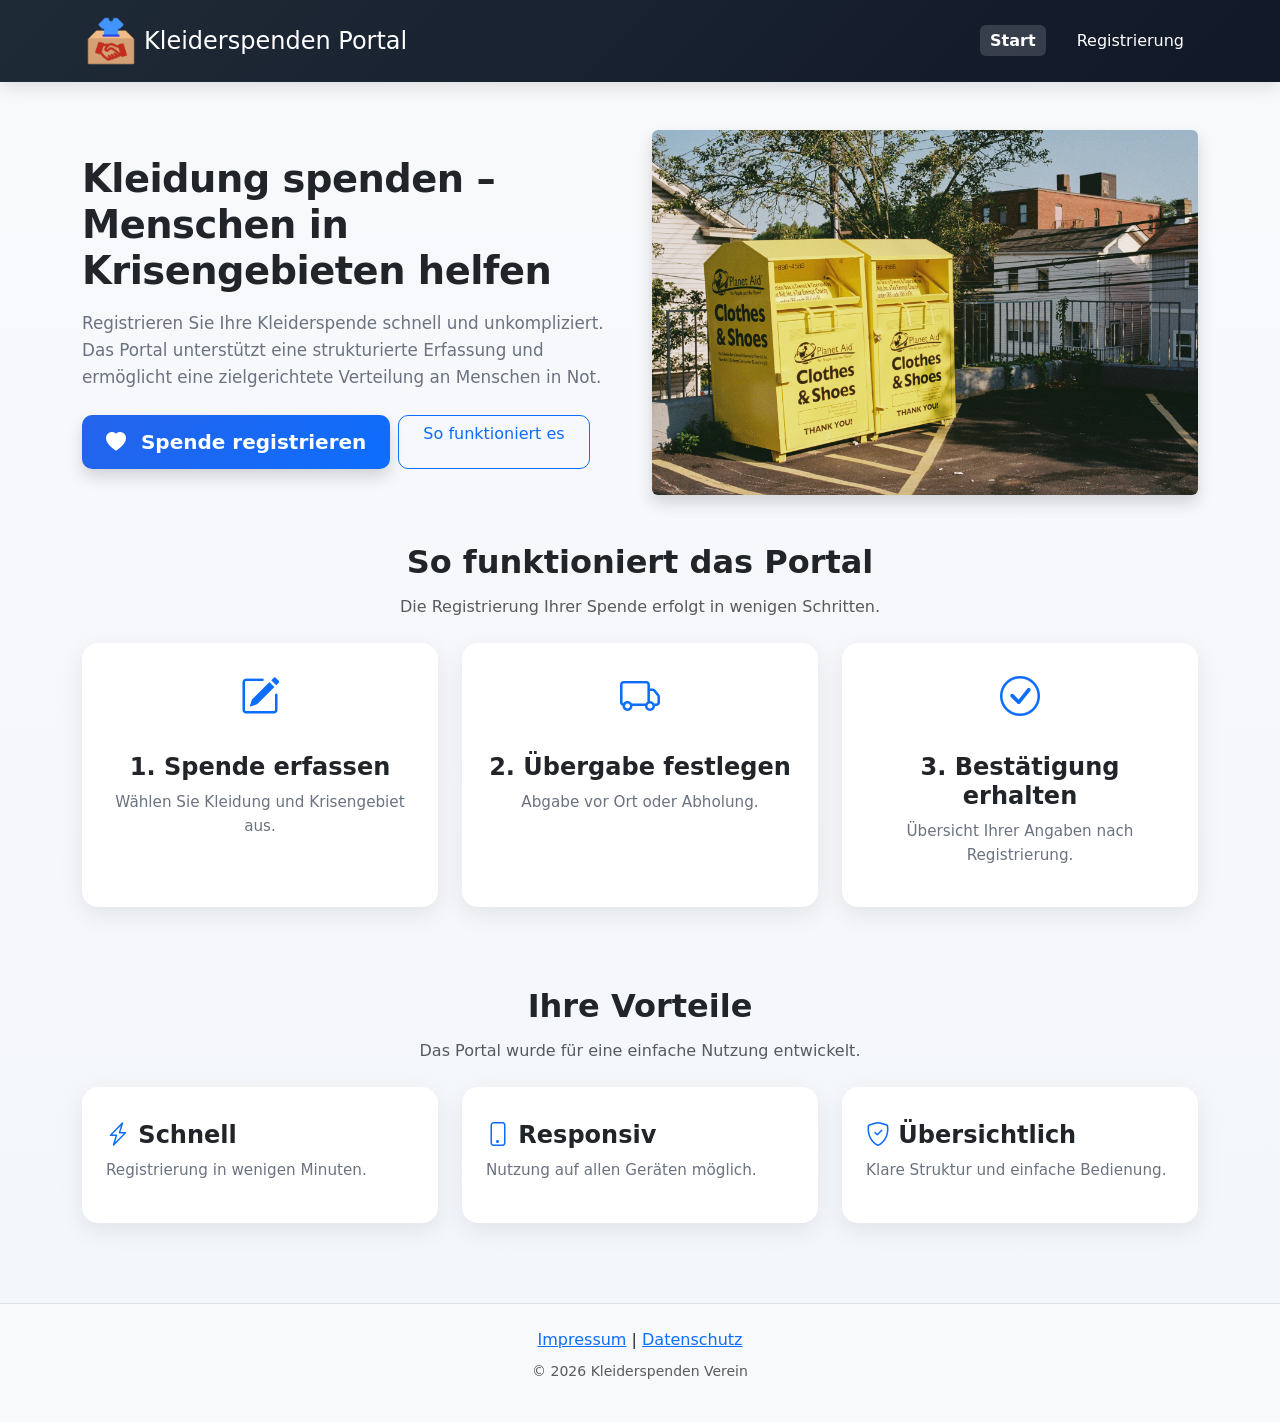
==== commit 0c7a36ae: "Finale Version Webapp verbessert (UI, UX, Validation)" ====
--- a/index.html
+++ b/index.html
@@ -8,50 +8,36 @@
 <title>Kleiderspenden Portal</title>
 
 <meta name="description" content="Kleiderspenden einfach registrieren und Menschen in Krisengebieten helfen.">
-<meta name="keywords" content="Kleiderspende, Spenden, Kleidung, Hilfe, Krisengebiet">
 <meta name="author" content="DEIN NAME">
+<meta name="theme-color" content="#111827">
 
 <link rel="preconnect" href="https://cdn.jsdelivr.net">
+<link rel="preload" as="image" href="img/donation.jpg">
 
 <link href="https://cdn.jsdelivr.net/npm/bootstrap@5.3.2/dist/css/bootstrap.min.css" rel="stylesheet">
 <link rel="stylesheet" href="https://cdn.jsdelivr.net/npm/bootstrap-icons@1.11.1/font/bootstrap-icons.css">
 <link rel="stylesheet" href="css/style.css">
-
 </head>
 
 <body>
 
+<!-- 🔥 OPTIONAL WOW FEATURE -->
+<div id="progress-bar"></div>
+
+<!-- 🔥 HEADER -->
 <header class="bg-dark text-white">
   <div class="container d-flex flex-column flex-md-row justify-content-between align-items-center p-3">
 
-    <!-- Logo + Titel klickbar -->
     <a href="index.html"
        class="d-flex align-items-center text-white text-decoration-none mb-2 mb-md-0"
-       aria-label="Startseite Kleiderspenden Portal">
+       aria-label="Startseite">
       <img src="img/logo.png" alt="Logo Kleiderspenden Portal" width="50" class="me-2">
       <h1 class="m-0 fs-4">Kleiderspenden Portal</h1>
     </a>
 
-    <!-- Navigation mit aktivem Tab -->
     <nav aria-label="Hauptnavigation">
-      <ul class="d-flex gap-3 list-unstyled m-0">
-
-        <li>
-          <a href="index.html"
-             class="text-white fw-bold"
-             aria-current="page">
-             Start
-          </a>
-        </li>
-
-        <li>
-          <a href="registrierung.html"
-             class="text-white">
-             Registrierung
-          </a>
-        </li>
-
-      </ul>
+      <a href="index.html" class="text-white fw-bold" aria-current="page">Start</a>
+      <a href="registrierung.html" class="text-white ms-3">Registrierung</a>
     </nav>
 
   </div>
@@ -73,15 +59,15 @@
 
       <div class="hero-buttons d-flex flex-column flex-md-row gap-2 mt-4">
 
-        <!-- Hauptbutton -->
         <a href="registrierung.html"
-           class="btn btn-primary btn-lg px-4 shadow-sm">
+           class="btn btn-primary btn-lg px-4 shadow">
+          <i class="bi bi-heart-fill me-2"></i>
           Spende registrieren
         </a>
 
-        <!-- FIXED BUTTON -->
         <a href="#ablauf"
-           class="btn btn-light border px-4 shadow-sm">
+           class="btn btn-outline-primary px-4"
+           aria-label="Zum Abschnitt So funktioniert es scrollen">
           So funktioniert es
         </a>
 
@@ -93,14 +79,12 @@
       <img src="img/donation.jpg"
            class="img-fluid rounded shadow"
            alt="Menschen spenden Kleidung für Hilfsprojekte"
-           loading="lazy"
-           width="600"
-           height="400">
+           loading="lazy">
     </div>
   </section>
 
   <!-- ABLAUF -->
-  <section id="ablauf" class="mb-5" aria-labelledby="ablauf-title">
+  <section id="ablauf" aria-labelledby="ablauf-title">
     <div class="text-center mb-4">
       <h2 id="ablauf-title">So funktioniert das Portal</h2>
       <p class="text-muted">
@@ -113,9 +97,7 @@
         <article class="card h-100 p-4 text-center">
           <i class="bi bi-pencil-square fs-1 text-primary mb-3"></i>
           <h4>1. Spende erfassen</h4>
-          <p>
-            Wählen Sie Kleidung und Krisengebiet aus und geben Sie die gewünschte Übergabeart an.
-          </p>
+          <p>Wählen Sie Kleidung und Krisengebiet aus.</p>
         </article>
       </div>
 
@@ -123,9 +105,7 @@
         <article class="card h-100 p-4 text-center">
           <i class="bi bi-truck fs-1 text-primary mb-3"></i>
           <h4>2. Übergabe festlegen</h4>
-          <p>
-            Entscheiden Sie zwischen Abgabe vor Ort oder Abholung durch das Sammelfahrzeug.
-          </p>
+          <p>Abgabe vor Ort oder Abholung.</p>
         </article>
       </div>
 
@@ -133,20 +113,18 @@
         <article class="card h-100 p-4 text-center">
           <i class="bi bi-check-circle fs-1 text-primary mb-3"></i>
           <h4>3. Bestätigung erhalten</h4>
-          <p>
-            Nach der Registrierung erhalten Sie eine Übersicht Ihrer Angaben.
-          </p>
+          <p>Übersicht Ihrer Angaben nach Registrierung.</p>
         </article>
       </div>
     </div>
   </section>
 
   <!-- VORTEILE -->
-  <section class="mb-5" aria-labelledby="vorteile-title">
+  <section aria-labelledby="vorteile-title">
     <div class="text-center mb-4">
       <h2 id="vorteile-title">Ihre Vorteile</h2>
       <p class="text-muted">
-        Das Portal wurde für eine einfache und effiziente Nutzung entwickelt.
+        Das Portal wurde für eine einfache Nutzung entwickelt.
       </p>
     </div>
 
--- a/css/style.css
+++ b/css/style.css
@@ -1,17 +1,32 @@
+/* ==========================
+   🎨 DESIGN SYSTEM
+========================== */
+:root {
+  --primary: #2563eb;
+  --primary-hover: #1d4ed8;
+  --text: #212529;
+  --muted: #6b7280;
+  --bg-light: #f8f9fb;
+  --bg-card: #ffffff;
+  --border: #ececec;
+}
+
+
 /* ==========================
    BASIS
 ========================== */
 body {
-  font-family: Arial, sans-serif;
+  font-family: system-ui, -apple-system, Arial, sans-serif;
   background: linear-gradient(to bottom, #f8f9fb 0%, #f3f6fb 100%);
   margin: 0;
   padding: 0;
-  color: #212529;
+  color: var(--text);
 }
 
 html {
   scroll-behavior: smooth;
 }
+
 
 /* ==========================
    HEADER
@@ -25,7 +40,7 @@
   max-width: 100%;
 }
 
-/* Navigation */
+/* NAVIGATION */
 nav a {
   position: relative;
   text-decoration: none;
@@ -51,26 +66,51 @@
   width: 100%;
 }
 
-/* 🔥 ACTIVE TAB */
+/* Active Tab */
 nav a[aria-current="page"] {
   background: rgba(255, 255, 255, 0.15);
   font-weight: 600;
 }
 
+
 /* ==========================
    TYPO
 ========================== */
 h2 {
   font-weight: 700;
+  margin-bottom: 12px;
 }
 
 h4 {
   font-weight: 600;
+  margin-top: 10px;
 }
 
 p {
   line-height: 1.6;
 }
+
+
+/* HERO */
+.hero-text h2 {
+  font-size: 2.4rem;
+  line-height: 1.2;
+  letter-spacing: -0.5px;
+}
+
+.hero-text p {
+  font-size: 1.05rem;
+  color: var(--muted);
+}
+
+
+/* ==========================
+   SECTIONS
+========================== */
+section {
+  margin-bottom: 80px;
+}
+
 
 /* ==========================
    FORMULAR
@@ -79,11 +119,13 @@
 .form-select {
   border-radius: 10px;
   min-height: 46px;
+  border: 1px solid #ddd;
 }
 
 .form-control:focus,
 .form-select:focus {
-  box-shadow: 0 0 0 0.2rem rgba(13, 110, 253, 0.15);
+  box-shadow: 0 0 0 0.2rem rgba(37, 99, 235, 0.15);
+  border-color: var(--primary);
 }
 
 /* VALIDATION */
@@ -95,6 +137,7 @@
   border-color: #198754 !important;
 }
 
+
 /* ==========================
    BUTTONS
 ========================== */
@@ -102,12 +145,16 @@
   transition: all 0.2s ease;
 }
 
+.btn:hover {
+  transform: translateY(-2px);
+}
+
 .btn:active {
-  transform: scale(0.97);
+  transform: scale(0.96);
 }
 
 .btn-primary {
-  background: linear-gradient(135deg, #2563eb, #0d6efd);
+  background: linear-gradient(135deg, var(--primary), #0d6efd);
   border: none;
   border-radius: 10px;
   padding: 12px 20px;
@@ -115,32 +162,49 @@
 }
 
 .btn-primary:hover {
-  filter: brightness(1.05);
-}
-
-/* 🔥 FIXED BUTTON (So funktioniert es) */
+  background: linear-gradient(135deg, var(--primary-hover), #0b5ed7);
+}
+
+.btn-outline-primary {
+  border-radius: 10px;
+}
+
 .btn-light {
   border-radius: 10px;
   font-weight: 500;
 }
 
+/* Hero Buttons */
+.hero-buttons .btn {
+  min-width: 180px;
+}
+
+
 /* ==========================
    CARD
 ========================== */
 .card {
+  background: var(--bg-card);
   border-radius: 16px;
   box-shadow: 0px 8px 24px rgba(0, 0, 0, 0.08);
   animation: fadeIn 0.4s ease;
   border: none;
-  transition: transform 0.2s ease, box-shadow 0.2s ease;
+  transition: transform 0.25s ease, box-shadow 0.25s ease;
 }
 
 .card:hover {
-  transform: translateY(-4px);
-}
-
-/* ==========================
-   ADRESSE (KEIN KONFLIKT)
+  transform: translateY(-6px) scale(1.01);
+  box-shadow: 0px 12px 30px rgba(0, 0, 0, 0.12);
+}
+
+.card p {
+  color: var(--muted);
+  font-size: 0.95rem;
+}
+
+
+/* ==========================
+   ADRESSE
 ========================== */
 #adresseBereich {
   opacity: 0;
@@ -153,6 +217,7 @@
   transform: translateY(0);
 }
 
+
 /* ==========================
    BESTÄTIGUNG
 ========================== */
@@ -165,7 +230,7 @@
 .confirmation-row {
   display: flex;
   justify-content: space-between;
-  border-bottom: 1px solid #ececec;
+  border-bottom: 1px solid var(--border);
   padding-bottom: 10px;
 }
 
@@ -179,13 +244,15 @@
   background: #eef5ff;
 }
 
-/* ==========================
-   FOKUS (BONUS UX)
-========================== */
-:focus {
-  outline: 2px solid #2563eb;
+
+/* ==========================
+   FOKUS (ACCESSIBILITY)
+========================== */
+:focus-visible {
+  outline: 2px solid var(--primary);
   outline-offset: 2px;
 }
+
 
 /* ==========================
    ANIMATION
@@ -201,6 +268,22 @@
   }
 }
 
+
+/* ==========================
+   SCROLL ANIMATION
+========================== */
+.fade-in {
+  opacity: 0;
+  transform: translateY(20px);
+  transition: all 0.6s ease;
+}
+
+.fade-in.visible {
+  opacity: 1;
+  transform: translateY(0);
+}
+
+
 /* ==========================
    RESPONSIVE
 ========================== */
@@ -215,5 +298,10 @@
 
   .confirmation-row {
     flex-direction: column;
+    gap: 4px;
+  }
+
+  .hero-text h2 {
+    font-size: 1.8rem;
   }
 }
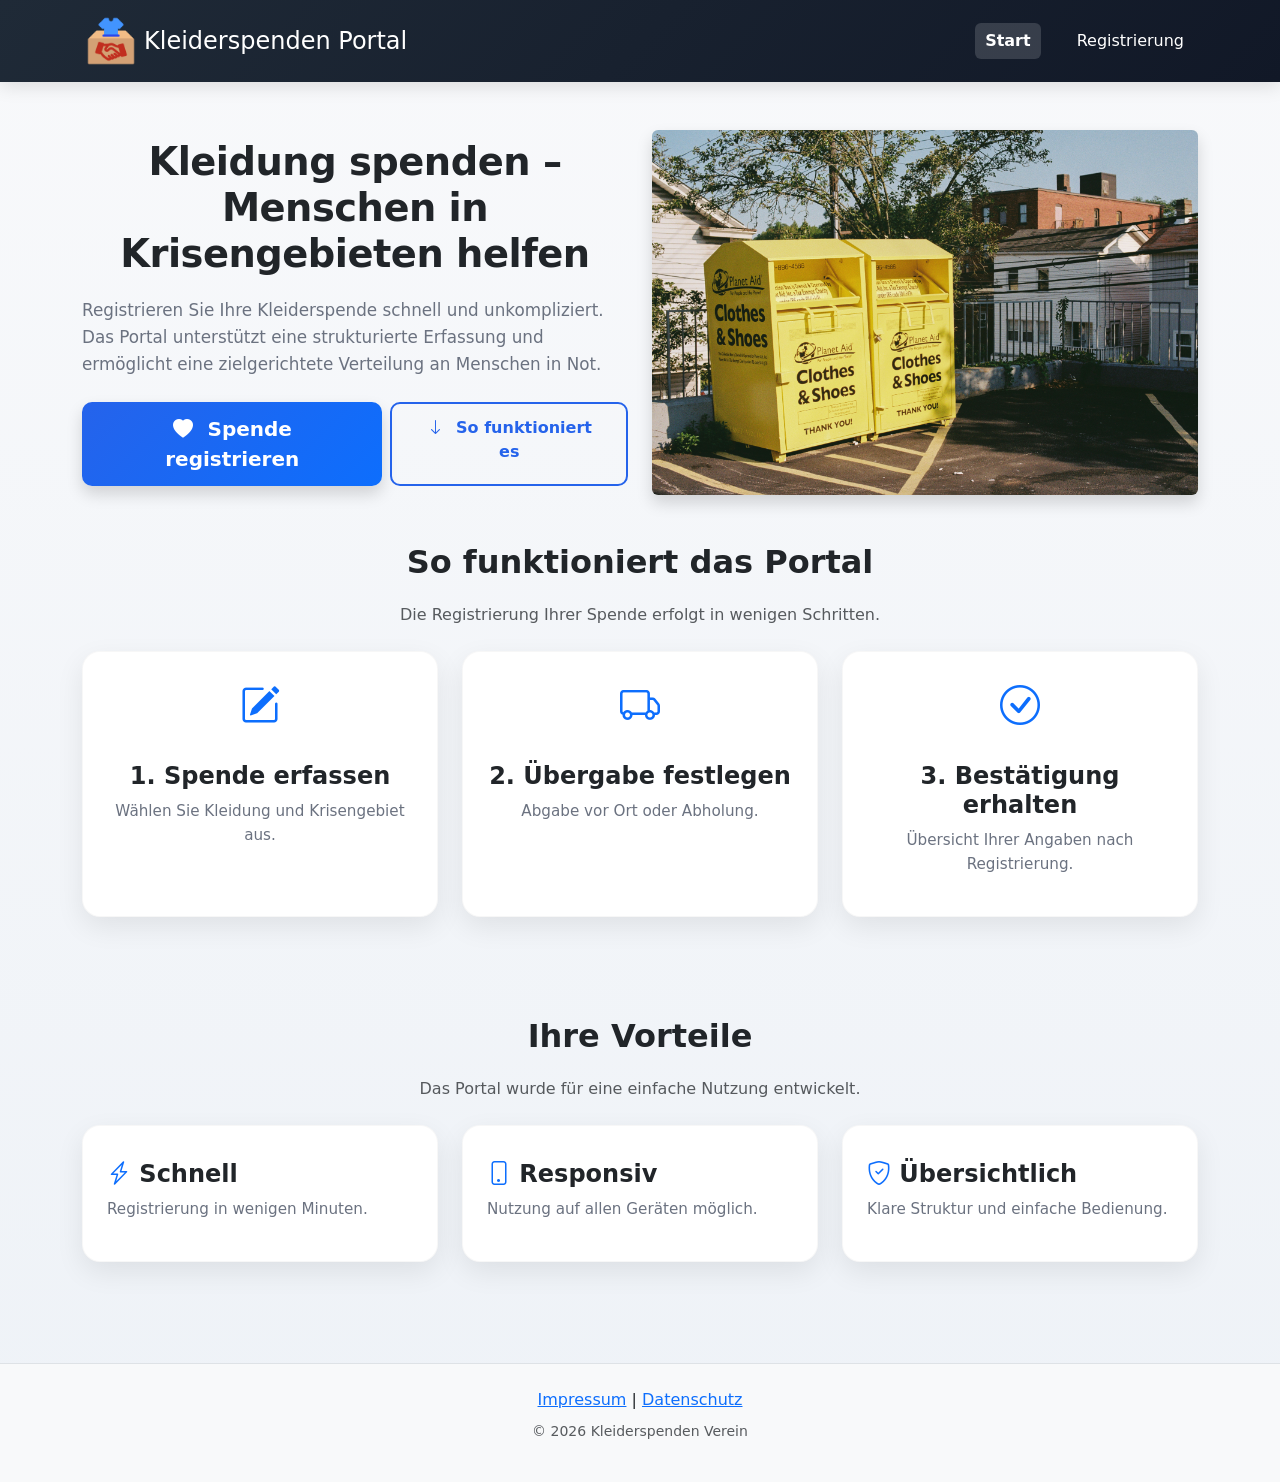
==== commit fb5ec28b: "Final UI Verbesserung" ====
--- a/index.html
+++ b/index.html
@@ -21,10 +21,8 @@
 
 <body>
 
-<!-- 🔥 OPTIONAL WOW FEATURE -->
 <div id="progress-bar"></div>
 
-<!-- 🔥 HEADER -->
 <header class="bg-dark text-white">
   <div class="container d-flex flex-column flex-md-row justify-content-between align-items-center p-3">
 
@@ -65,9 +63,11 @@
           Spende registrieren
         </a>
 
+        <!-- 🔥 VERBESSERTER BUTTON -->
         <a href="#ablauf"
-           class="btn btn-outline-primary px-4"
+           class="btn btn-secondary-custom px-4"
            aria-label="Zum Abschnitt So funktioniert es scrollen">
+          <i class="bi bi-arrow-down me-2"></i>
           So funktioniert es
         </a>
 
--- a/css/style.css
+++ b/css/style.css
@@ -17,7 +17,7 @@
 ========================== */
 body {
   font-family: system-ui, -apple-system, Arial, sans-serif;
-  background: linear-gradient(to bottom, #f8f9fb 0%, #f3f6fb 100%);
+  background: linear-gradient(to bottom, #f8f9fb 0%, #eef2f7 100%);
   margin: 0;
   padding: 0;
   color: var(--text);
@@ -29,6 +29,20 @@
 
 
 /* ==========================
+   🔥 PROGRESS BAR
+========================== */
+#progress-bar {
+  position: fixed;
+  top: 0;
+  left: 0;
+  height: 4px;
+  width: 0;
+  background: linear-gradient(90deg, #2563eb, #60a5fa);
+  z-index: 9999;
+}
+
+
+/* ==========================
    HEADER
 ========================== */
 header {
@@ -40,7 +54,15 @@
   max-width: 100%;
 }
 
-/* NAVIGATION */
+
+/* ==========================
+   NAVIGATION
+========================== */
+nav {
+  display: flex;
+  gap: 10px;
+}
+
 nav a {
   position: relative;
   text-decoration: none;
@@ -50,7 +72,6 @@
   transition: all 0.2s ease;
 }
 
-/* Hover Linie */
 nav a::after {
   content: "";
   position: absolute;
@@ -66,7 +87,6 @@
   width: 100%;
 }
 
-/* Active Tab */
 nav a[aria-current="page"] {
   background: rgba(255, 255, 255, 0.15);
   font-weight: 600;
@@ -78,7 +98,8 @@
 ========================== */
 h2 {
   font-weight: 700;
-  margin-bottom: 12px;
+  margin-bottom: 20px;
+  text-align: center;
 }
 
 h4 {
@@ -91,7 +112,9 @@
 }
 
 
-/* HERO */
+/* ==========================
+   HERO
+========================== */
 .hero-text h2 {
   font-size: 2.4rem;
   line-height: 1.2;
@@ -108,7 +131,7 @@
    SECTIONS
 ========================== */
 section {
-  margin-bottom: 80px;
+  margin-bottom: 100px;
 }
 
 
@@ -122,13 +145,16 @@
   border: 1px solid #ddd;
 }
 
+.form-control::placeholder {
+  color: #9ca3af;
+}
+
 .form-control:focus,
 .form-select:focus {
   box-shadow: 0 0 0 0.2rem rgba(37, 99, 235, 0.15);
   border-color: var(--primary);
 }
 
-/* VALIDATION */
 .is-invalid {
   border-color: #dc3545 !important;
 }
@@ -146,7 +172,7 @@
 }
 
 .btn:hover {
-  transform: translateY(-2px);
+  transform: translateY(-2px) scale(1.02);
 }
 
 .btn:active {
@@ -159,42 +185,61 @@
   border-radius: 10px;
   padding: 12px 20px;
   font-weight: 600;
+  box-shadow: 0 8px 20px rgba(37, 99, 235, 0.3);
 }
 
 .btn-primary:hover {
   background: linear-gradient(135deg, var(--primary-hover), #0b5ed7);
 }
 
-.btn-outline-primary {
-  border-radius: 10px;
-}
-
+.btn-outline-primary,
 .btn-light {
   border-radius: 10px;
-  font-weight: 500;
-}
-
-/* Hero Buttons */
+}
+
 .hero-buttons .btn {
   min-width: 180px;
 }
 
 
 /* ==========================
+   🔥 SECONDARY BUTTON (FINAL)
+========================== */
+.btn-secondary-custom {
+  border-radius: 10px;
+  font-weight: 600;
+  padding: 12px 20px;
+  border: 2px solid var(--primary);
+  color: var(--primary);
+  background: transparent;
+  transition: all 0.25s ease;
+}
+
+.btn-secondary-custom:hover {
+  background: var(--primary);
+  color: white;
+  transform: translateY(-2px);
+  box-shadow: 0 6px 14px rgba(37, 99, 235, 0.25);
+}
+
+
+/* ==========================
    CARD
 ========================== */
 .card {
   background: var(--bg-card);
-  border-radius: 16px;
-  box-shadow: 0px 8px 24px rgba(0, 0, 0, 0.08);
+  border-radius: 18px;
+  box-shadow: 0px 10px 28px rgba(0, 0, 0, 0.08);
   animation: fadeIn 0.4s ease;
-  border: none;
+  border: 1px solid rgba(0,0,0,0.03);
   transition: transform 0.25s ease, box-shadow 0.25s ease;
+  will-change: transform;
+  backdrop-filter: blur(6px);
 }
 
 .card:hover {
-  transform: translateY(-6px) scale(1.01);
-  box-shadow: 0px 12px 30px rgba(0, 0, 0, 0.12);
+  transform: translateY(-8px) scale(1.02);
+  box-shadow: 0px 14px 34px rgba(0, 0, 0, 0.12);
 }
 
 .card p {
@@ -224,29 +269,37 @@
 .confirmation-card {
   display: flex;
   flex-direction: column;
-  gap: 12px;
+  gap: 10px;
 }
 
 .confirmation-row {
   display: flex;
   justify-content: space-between;
+  align-items: center;
+  padding: 14px 0;
   border-bottom: 1px solid var(--border);
-  padding-bottom: 10px;
 }
 
 .confirmation-row:last-child {
   border-bottom: none;
 }
 
-.info-box {
-  padding: 16px;
+.confirmation-row strong {
+  color: #374151;
+  font-weight: 600;
+}
+
+.confirmation-row span {
+  font-weight: 500;
+}
+
+.alert {
   border-radius: 12px;
-  background: #eef5ff;
-}
-
-
-/* ==========================
-   FOKUS (ACCESSIBILITY)
+}
+
+
+/* ==========================
+   FOKUS
 ========================== */
 :focus-visible {
   outline: 2px solid var(--primary);
@@ -288,6 +341,7 @@
    RESPONSIVE
 ========================== */
 @media (max-width: 768px) {
+
   nav {
     flex-direction: column;
   }
@@ -298,7 +352,8 @@
 
   .confirmation-row {
     flex-direction: column;
-    gap: 4px;
+    gap: 6px;
+    align-items: flex-start;
   }
 
   .hero-text h2 {
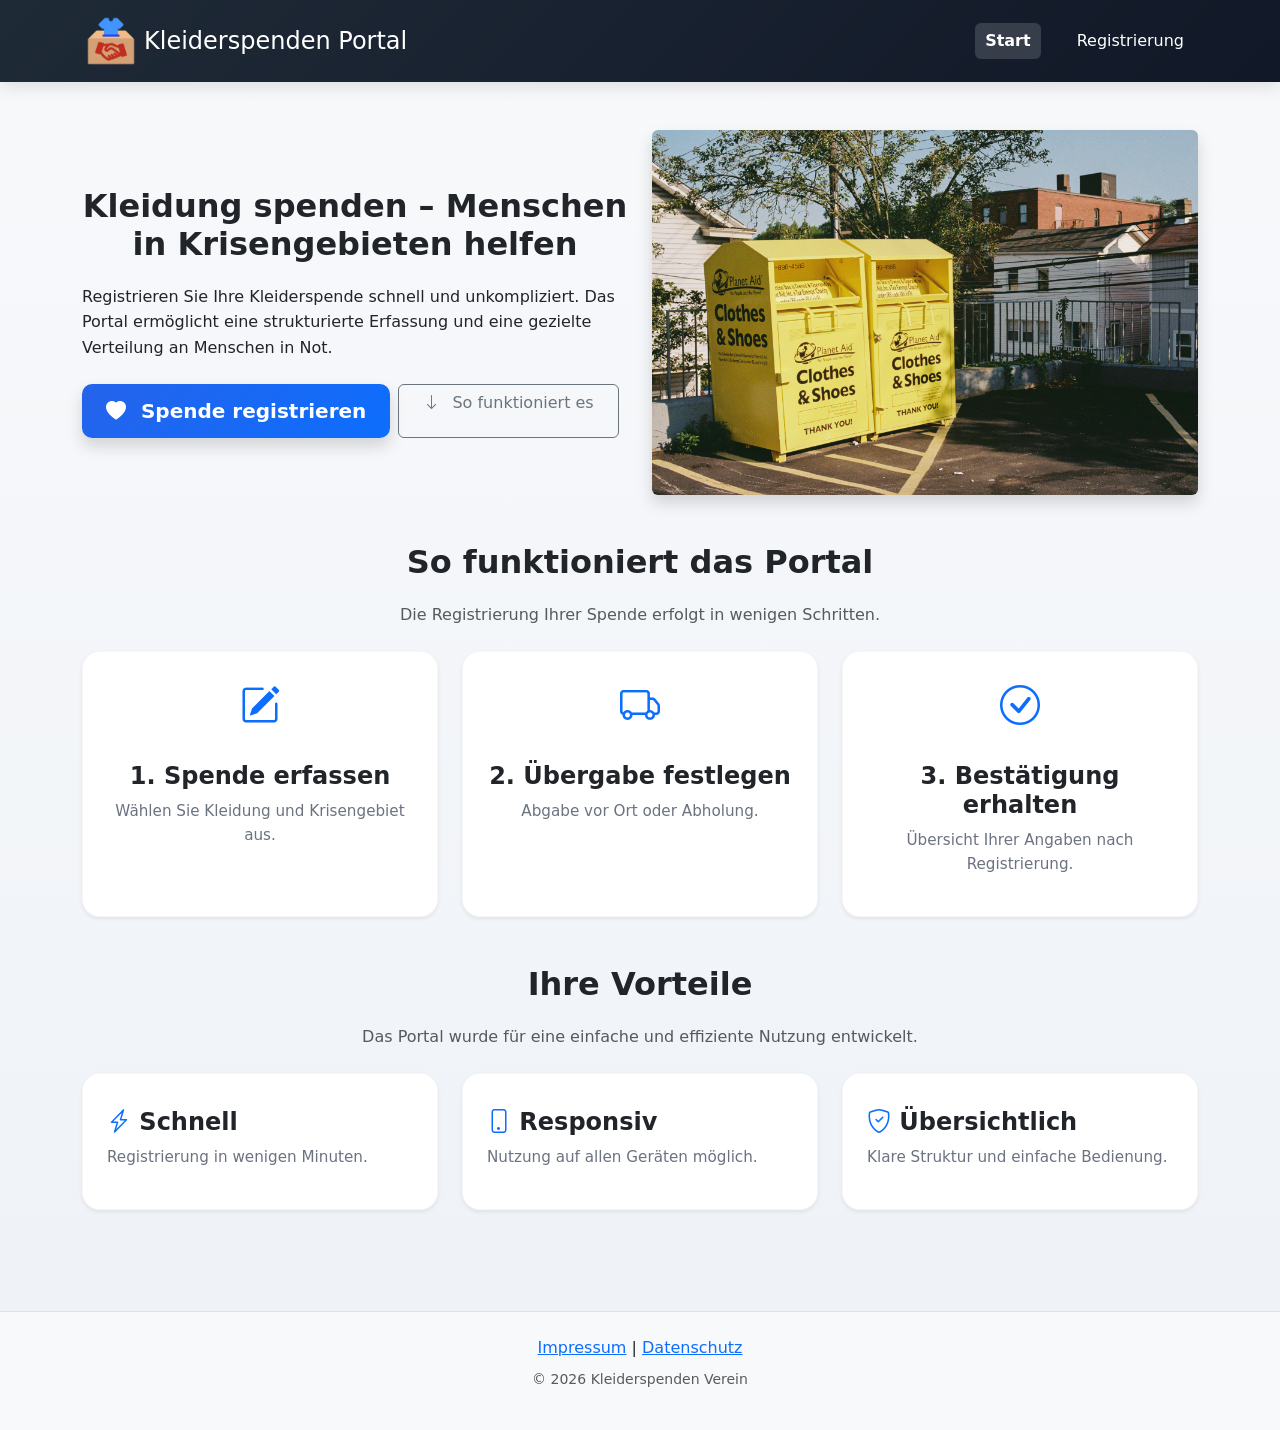
==== commit 4080e66b: "fertige Version" ====
--- a/index.html
+++ b/index.html
@@ -8,7 +8,7 @@
 <title>Kleiderspenden Portal</title>
 
 <meta name="description" content="Kleiderspenden einfach registrieren und Menschen in Krisengebieten helfen.">
-<meta name="author" content="DEIN NAME">
+<meta name="author" content="Furkan Balkan">
 <meta name="theme-color" content="#111827">
 
 <link rel="preconnect" href="https://cdn.jsdelivr.net">
@@ -21,8 +21,10 @@
 
 <body>
 
-<div id="progress-bar"></div>
+<!-- Progress Bar -->
+<div id="progress-bar" aria-hidden="true"></div>
 
+<!-- HEADER -->
 <header class="bg-dark text-white">
   <div class="container d-flex flex-column flex-md-row justify-content-between align-items-center p-3">
 
@@ -41,21 +43,21 @@
   </div>
 </header>
 
-<main class="container mt-5 mb-5" role="main">
+<!-- MAIN -->
+<main class="container mt-5 mb-5">
 
   <!-- HERO -->
   <section id="hero" class="row align-items-center mb-5" aria-labelledby="hero-title">
-    <div class="col-12 col-md-6 hero-text text-center text-md-start">
+    <div class="col-12 col-md-6 text-center text-md-start">
 
       <h2 id="hero-title">Kleidung spenden – Menschen in Krisengebieten helfen</h2>
 
       <p class="mt-3">
         Registrieren Sie Ihre Kleiderspende schnell und unkompliziert.
-        Das Portal unterstützt eine strukturierte Erfassung und ermöglicht
-        eine zielgerichtete Verteilung an Menschen in Not.
+        Das Portal ermöglicht eine strukturierte Erfassung und eine gezielte Verteilung an Menschen in Not.
       </p>
 
-      <div class="hero-buttons d-flex flex-column flex-md-row gap-2 mt-4">
+      <div class="d-flex flex-column flex-md-row gap-2 mt-4">
 
         <a href="registrierung.html"
            class="btn btn-primary btn-lg px-4 shadow">
@@ -63,9 +65,8 @@
           Spende registrieren
         </a>
 
-        <!-- 🔥 VERBESSERTER BUTTON -->
         <a href="#ablauf"
-           class="btn btn-secondary-custom px-4"
+           class="btn btn-outline-secondary px-4"
            aria-label="Zum Abschnitt So funktioniert es scrollen">
           <i class="bi bi-arrow-down me-2"></i>
           So funktioniert es
@@ -84,7 +85,7 @@
   </section>
 
   <!-- ABLAUF -->
-  <section id="ablauf" aria-labelledby="ablauf-title">
+  <section id="ablauf" class="mb-5" aria-labelledby="ablauf-title">
     <div class="text-center mb-4">
       <h2 id="ablauf-title">So funktioniert das Portal</h2>
       <p class="text-muted">
@@ -94,7 +95,7 @@
 
     <div class="row g-4">
       <div class="col-12 col-md-4">
-        <article class="card h-100 p-4 text-center">
+        <article class="card h-100 p-4 text-center shadow-sm">
           <i class="bi bi-pencil-square fs-1 text-primary mb-3"></i>
           <h4>1. Spende erfassen</h4>
           <p>Wählen Sie Kleidung und Krisengebiet aus.</p>
@@ -102,7 +103,7 @@
       </div>
 
       <div class="col-12 col-md-4">
-        <article class="card h-100 p-4 text-center">
+        <article class="card h-100 p-4 text-center shadow-sm">
           <i class="bi bi-truck fs-1 text-primary mb-3"></i>
           <h4>2. Übergabe festlegen</h4>
           <p>Abgabe vor Ort oder Abholung.</p>
@@ -110,7 +111,7 @@
       </div>
 
       <div class="col-12 col-md-4">
-        <article class="card h-100 p-4 text-center">
+        <article class="card h-100 p-4 text-center shadow-sm">
           <i class="bi bi-check-circle fs-1 text-primary mb-3"></i>
           <h4>3. Bestätigung erhalten</h4>
           <p>Übersicht Ihrer Angaben nach Registrierung.</p>
@@ -124,27 +125,27 @@
     <div class="text-center mb-4">
       <h2 id="vorteile-title">Ihre Vorteile</h2>
       <p class="text-muted">
-        Das Portal wurde für eine einfache Nutzung entwickelt.
+        Das Portal wurde für eine einfache und effiziente Nutzung entwickelt.
       </p>
     </div>
 
     <div class="row g-4">
       <div class="col-12 col-md-4">
-        <article class="card h-100 p-4">
+        <article class="card h-100 p-4 shadow-sm">
           <h4><i class="bi bi-lightning-charge text-primary"></i> Schnell</h4>
           <p>Registrierung in wenigen Minuten.</p>
         </article>
       </div>
 
       <div class="col-12 col-md-4">
-        <article class="card h-100 p-4">
+        <article class="card h-100 p-4 shadow-sm">
           <h4><i class="bi bi-phone text-primary"></i> Responsiv</h4>
           <p>Nutzung auf allen Geräten möglich.</p>
         </article>
       </div>
 
       <div class="col-12 col-md-4">
-        <article class="card h-100 p-4">
+        <article class="card h-100 p-4 shadow-sm">
           <h4><i class="bi bi-shield-check text-primary"></i> Übersichtlich</h4>
           <p>Klare Struktur und einfache Bedienung.</p>
         </article>
@@ -154,6 +155,7 @@
 
 </main>
 
+<!-- FOOTER -->
 <footer class="text-center p-4 mt-5 bg-light border-top">
   <a href="impressum.html">Impressum</a> |
   <a href="datenschutz.html">Datenschutz</a>
